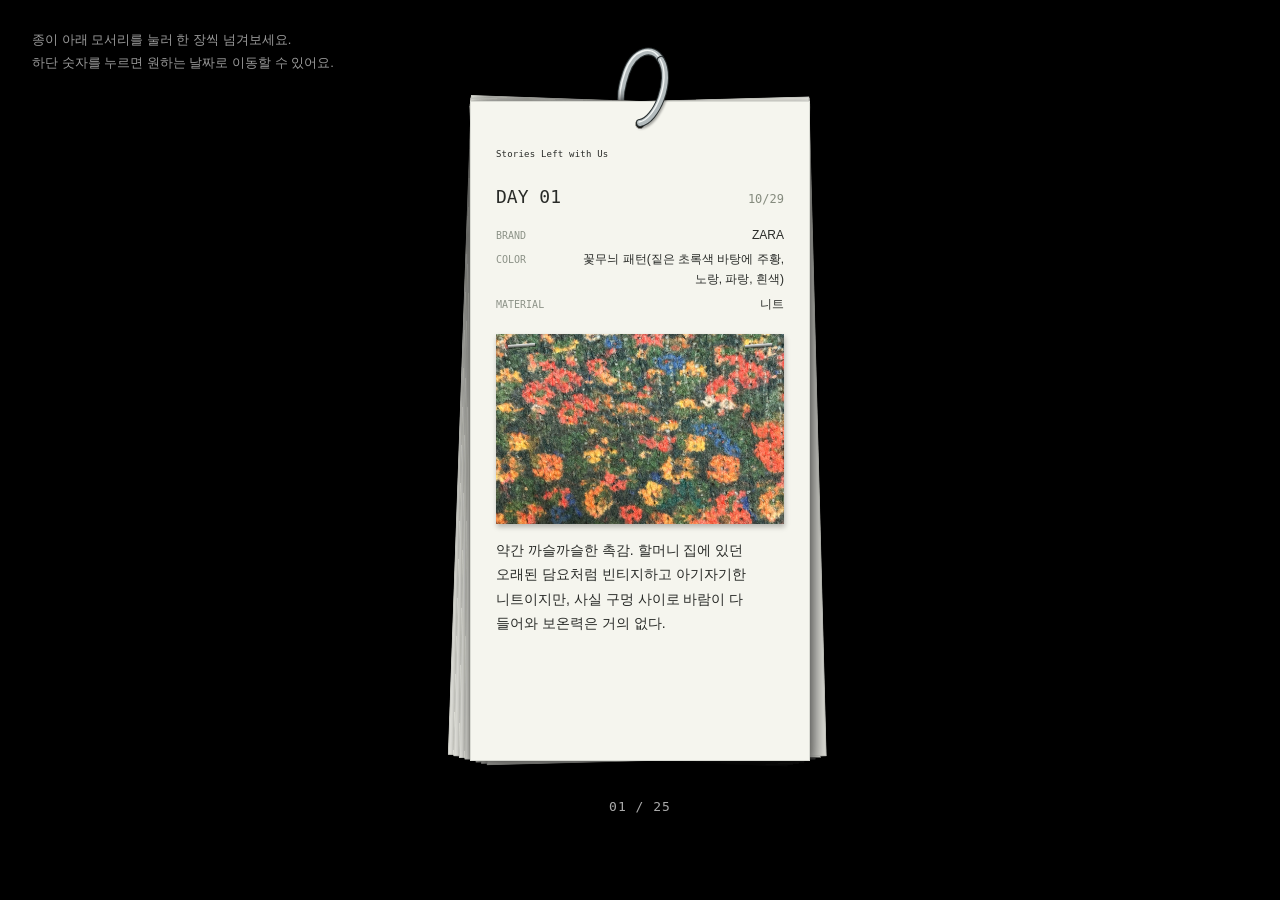
==== index.html @ 96e76611 "Rename to Stories Left with Us and show complete records without internal scrolling" ====
<!doctype html>
<html lang="ko">
<head>
<meta charset="utf-8">
<meta name="viewport" content="width=device-width,initial-scale=1">
<meta name="theme-color" content="#000000">
<title>Stories Left with Us</title>
<link rel="stylesheet" href="style.css?v=stories-20261123-1">
<script src="data.js?v=stories-20261123-1" defer></script>
<script src="app.js?v=stories-20261123-1" defer></script>
</head>
<body>
<p class="archive-guide">종이 아래 모서리를 눌러 한 장씩 넘겨보세요.<br>하단 숫자를 누르면 원하는 날짜로 이동할 수 있어요.</p>
<main id="stage" aria-label="커서를 올려 표본을 펼치고, 스크롤과 방향키로 날짜순으로 볼 수 있습니다.">
<div id="deck" role="group" aria-label="소재 표본 묶음"></div>
<div id="ring-back"><svg viewBox="0 0 64 96" aria-hidden="true"><path d="M32 80 C9 79 10 53 18 30 C26 7 45 2 53 17" fill="none" stroke="#292f30" stroke-width="8" stroke-linecap="round"/><path d="M32 80 C9 79 10 53 18 30 C26 7 45 2 53 17" fill="none" stroke="#b3bbbd" stroke-width="6" stroke-linecap="round"/><path d="M32 80 C9 79 10 53 18 30 C26 7 45 2 53 17" fill="none" stroke="#f3f6f5" stroke-width="1.4" stroke-linecap="round" transform="translate(-1 -1)"/></svg></div>
<div id="ring"><svg viewBox="0 0 64 96" aria-hidden="true"><path d="M53 17 C65 37 48 78 32 80" fill="none" stroke="#292f30" stroke-width="8" stroke-linecap="round"/><path d="M53 17 C65 37 48 78 32 80" fill="none" stroke="#b3bbbd" stroke-width="6" stroke-linecap="round"/><path d="M53 17 C65 37 48 78 32 80" fill="none" stroke="#f3f6f5" stroke-width="1.4" stroke-linecap="round" transform="translate(-1 -1)"/></svg></div>
</main>
</body>
</html>
---- style.css ----
:root{font-family:Arial,'Apple SD Gothic Neo','Malgun Gothic',sans-serif;color:#292b28;--cw:clamp(235px,27vw,340px);--ch:min(76svh,660px)}
*{box-sizing:border-box}body{margin:0;background:#000;overflow-x:hidden;overflow-y:auto}button{font:inherit}
#stage{position:relative;width:100%;height:100svh;overflow:hidden}
#deck{position:absolute;width:var(--cw);height:var(--ch);z-index:10;touch-action:none}
.specimen{position:absolute;inset:0;width:100%;height:100%;background:#f5f5ee;padding:46px 25px 17px;border:1px solid #dadbd4;box-shadow:1px 2px 3px #0005,6px 10px 20px #0006;transform-origin:50% 22px;transition:transform .48s cubic-bezier(.2,.65,.3,1);backface-visibility:hidden;outline:none}
.specimen[hidden]{display:none}.specimen.extracted{box-shadow:2px 4px 12px #0008,9px 12px 25px #0006}.specimen:focus-visible{outline:2px solid #aebfb0;outline-offset:3px}
.hole{position:absolute;top:17px;left:calc(50% - 5px);width:10px;height:10px;border-radius:50%;background:#10110f;border:1px solid #aaa99d;box-shadow:0 1px 0 #fff}
.card-top,.card-foot{display:flex;justify-content:space-between;gap:8px;font:9px/1.5 monospace;letter-spacing:.2px}.card-title{margin:24px 0 18px}.card-title p{font:10px monospace;margin:0 0 5px}h2{font:18px monospace;font-weight:400;margin:0}.crossline{display:flex;justify-content:space-between;color:#899082;font:18px monospace;margin:4px -9px}dl{margin:0 0 21px;font:12px/1.7 monospace}dl div{display:flex;justify-content:space-between;gap:10px}dt{color:#8d9388}dd{margin:0;text-align:right;max-width:72%;word-break:keep-all}
.swatch{position:relative;width:100%;height:42%;margin:0;box-shadow:1px 3px 5px #0004}.swatch img{display:block;width:100%;height:100%;object-fit:cover}.staple{position:absolute;top:10px;width:27px;height:3px;background:linear-gradient(#fff,#4c504a);box-shadow:1px 1px 1px #0008;transform:rotate(-4deg)}.staple:first-of-type{left:12px}.staple:last-of-type{right:12px}
.card-note{font-size:14px;line-height:1.65;margin:16px 0 12px;white-space:pre-line;overflow:auto;max-height:13%;scrollbar-width:thin;word-break:keep-all}.card-foot{position:absolute;bottom:15px;left:25px;right:25px;border-top:1px solid #c8ccc0;padding-top:9px;font-size:8px;color:#8c9285}
#ring,#ring-back{position:absolute;width:64px;height:96px;pointer-events:none}#ring{z-index:1000}#ring-back{z-index:5}#ring svg,#ring-back svg{display:block;width:100%;height:100%;overflow:visible;filter:drop-shadow(1px 2px 1px #0005)}
.archive-counter{position:absolute;left:50%;transform:translateX(-50%);z-index:1100;background:none;border:0;color:#aaa;font:13px/1.4 monospace;letter-spacing:1px;min-width:90px;min-height:44px;cursor:pointer;padding:10px 14px;border-radius:3px;transition:color .2s}
.archive-counter:hover,.archive-counter:focus-visible{color:#fff;outline:1px solid #666;outline-offset:1px}
.archive-menu{position:fixed;inset:0;border:1px solid #343632;background:#10110f;color:#eee;border-radius:5px;width:min(780px,92vw);max-height:84svh;padding:48px 24px 24px;overflow:auto;scrollbar-width:thin}
.archive-menu::backdrop{background:#000c;backdrop-filter:blur(5px)}.archive-close{position:absolute;top:6px;right:8px;width:36px;height:36px;border:0;background:transparent;color:#ccc;font-size:26px;cursor:pointer}.archive-close:hover{color:white}
.archive-grid{display:grid;grid-template-columns:repeat(5,minmax(0,1fr));gap:14px}
.archive-choice{display:flex;flex-direction:column;align-items:stretch;gap:9px;padding:8px;border:1px solid transparent;background:#191b17;color:#aaa;cursor:pointer;border-radius:2px;font:13px/1.5 monospace}
.archive-choice img{width:100%;aspect-ratio:4/5;object-fit:cover;display:block}.archive-choice[aria-current=true]{border-color:#e1e4d9;color:#fff}.archive-choice:hover,.archive-choice:focus-visible{border-color:#999;color:#fff;outline:none}
@media(max-width:600px){:root{--cw:min(86vw,340px);--ch:min(65svh,500px)}.specimen{padding:40px 19px 15px}.card-title{margin:17px 0 10px}dl{margin-bottom:16px;font-size:10px}.card-top{font-size:8px}.card-note{font-size:12px}.card-foot{left:19px;right:19px;font-size:7px}h2{font-size:16px}.swatch{height:41%}.archive-grid{grid-template-columns:repeat(3,minmax(0,1fr));gap:10px}.archive-menu{padding:46px 14px 14px}}
@media(max-height:650px){.specimen{padding-top:35px}.card-title{margin:10px 0}.crossline{margin:0 -9px}dl{margin-bottom:12px}.card-foot{font-size:7px}.card-top{font-size:8px}}
@media(prefers-reduced-motion:reduce){.specimen,.archive-counter{transition:none}.archive-menu::backdrop{backdrop-filter:none}}

/* The invisible hit area stays still while only the paper face curls. */
.specimen{--curl-left:0px;--curl-right:0px;background:transparent;border:0;padding:0}
.paper-face{position:absolute;inset:0;border:1px solid #dadbd4;background:#f5f5ee;padding:46px 25px 17px;clip-path:polygon(0 0,100% 0,100% calc(100% - var(--curl-right)),calc(100% - var(--curl-right)) 100%,var(--curl-left) 100%,0 calc(100% - var(--curl-left)));transition:clip-path .24s cubic-bezier(.2,.65,.3,1)}
.page-corner{position:absolute;bottom:-1px;width:62px;height:66px;padding:0;border:0;background:transparent;z-index:8;cursor:pointer;touch-action:manipulation}
.page-corner--previous{left:-1px}.page-corner--next{right:-1px}
.page-corner:disabled{visibility:hidden;pointer-events:none}.page-corner:focus-visible{outline:1px dashed #81877c;outline-offset:-8px;border-radius:4px}
.page-curl{position:absolute;bottom:0;pointer-events:none;z-index:6;transition:width .24s cubic-bezier(.2,.65,.3,1),height .24s cubic-bezier(.2,.65,.3,1);filter:drop-shadow(-2px -2px 2px #0003)}
.page-curl--next{right:0;width:var(--curl-right);height:var(--curl-right);background:linear-gradient(135deg,#bcc0b3 0%,#fefef9 45%,#d5d8cb 100%);clip-path:polygon(0 0,100% 0,0 100%)}
.page-curl--previous{left:0;width:var(--curl-left);height:var(--curl-left);background:linear-gradient(225deg,#bcc0b3 0%,#fefef9 45%,#d5d8cb 100%);clip-path:polygon(0 0,100% 0,100% 100%)}
.specimen.curl-next{--curl-right:38px}.specimen.curl-previous{--curl-left:38px}
.specimen.page-leaving-next{--curl-right:100px;animation:turn-paper-next .3s ease-in forwards;pointer-events:none}
.specimen.page-leaving-previous{--curl-left:100px;animation:turn-paper-previous .3s ease-in forwards;pointer-events:none}
@keyframes turn-paper-next{0%{transform:rotate(0deg) scaleX(1);opacity:1}100%{transform:rotate(-16deg) scaleX(.72);opacity:0}}
@keyframes turn-paper-previous{0%{transform:rotate(0deg) scaleX(1);opacity:1}100%{transform:rotate(16deg) scaleX(.72);opacity:0}}
@media(max-width:600px){.paper-face{padding:40px 19px 15px}.page-corner{width:58px;height:60px}}
@media(max-height:650px){.paper-face{padding-top:35px}}
@media(prefers-reduced-motion:reduce){.paper-face,.page-curl{transition:none}.specimen.page-leaving-next,.specimen.page-leaving-previous{animation:none}}

/* Quiet instructions remain separate from the paper and its controls. */
.archive-guide{position:fixed;top:28px;left:32px;z-index:2;margin:0;color:#999;font-size:13px;font-weight:400;line-height:1.8;word-break:keep-all}
@media(max-width:600px){.archive-guide{top:16px;left:20px;right:20px;font-size:12px}#stage{margin-top:86px;height:calc(100svh - 86px)}:root{--ch:min(76svh,calc(100svh - 210px),660px)}}


/* Show the whole record; only the photo and paper dimensions adapt to the text. */
.paper-face{display:flex;flex-direction:column}
.card-top,.card-title{flex-shrink:0}
.day-heading{display:flex;align-items:baseline;justify-content:space-between;gap:12px}
.card-date{color:#858b7e;font:12px/1.5 monospace}
.card-content{display:flex;flex-direction:column;flex:1;min-height:min-content;gap:14px;overflow:visible;padding:0;touch-action:none}
.card-content dl{flex-shrink:0;margin:0;font:12px/1.65 Arial,'Apple SD Gothic Neo','Malgun Gothic',sans-serif}
.card-content dl div{gap:12px;margin-bottom:5px;align-items:baseline}
.card-content dt{flex:0 0 auto;font:10px/1.65 monospace}
.card-content dd{min-width:0;max-width:74%;overflow-wrap:anywhere}
.card-content .swatch{flex:1 0 120px;min-height:120px;max-height:190px;height:auto}
.card-content .card-note{flex-shrink:0;margin:0;font-size:14px;line-height:1.75;max-height:none;overflow:visible}
@media(max-width:600px){.card-content dl{font-size:12px}.card-title{margin:14px 0 10px}.card-content .card-note{font-size:14px}}

.page-overflow #deck{touch-action:pan-y}
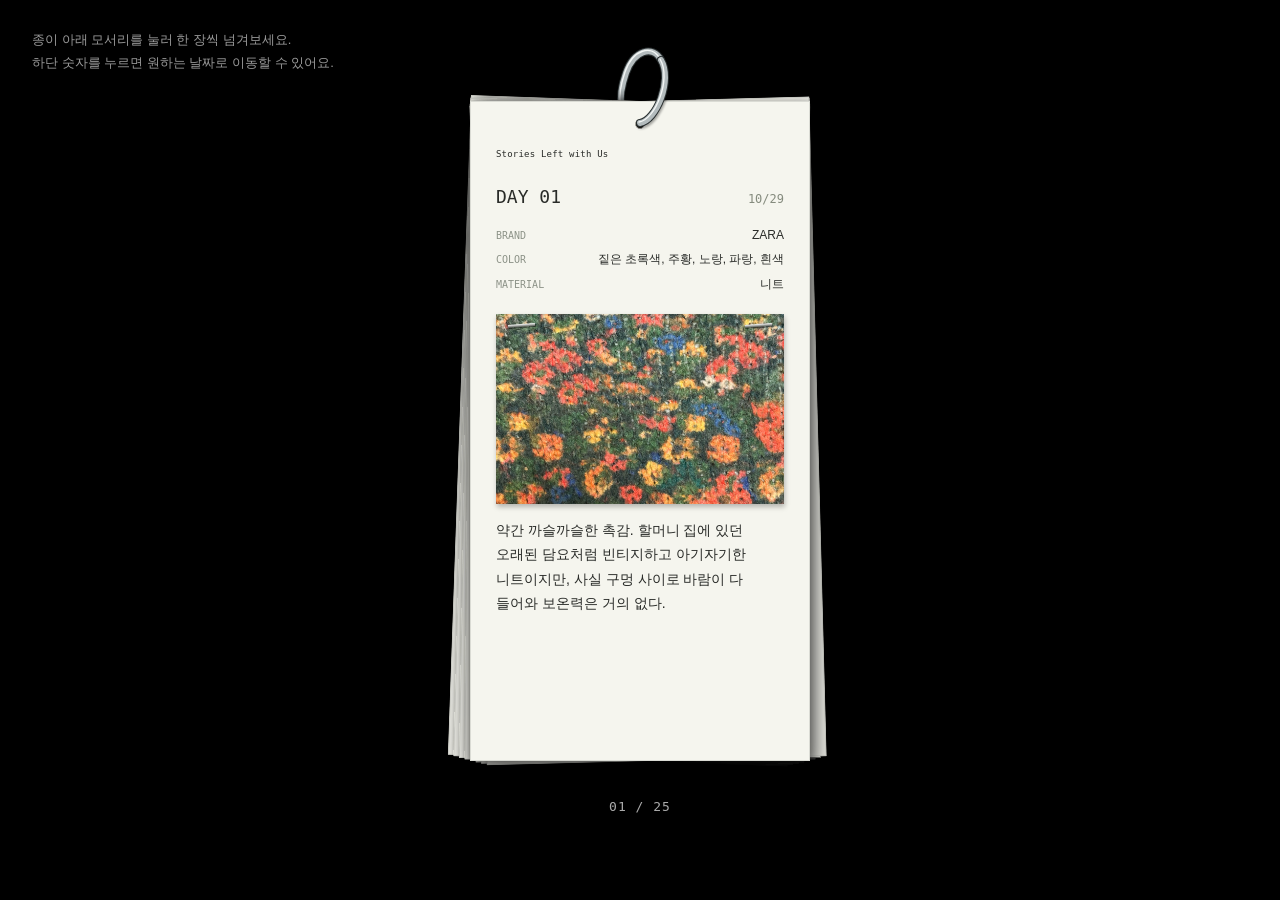
==== commit b782b26f: "List only color names in archive color fields" ====
--- a/index.html
+++ b/index.html
@@ -6,7 +6,7 @@
 <meta name="theme-color" content="#000000">
 <title>Stories Left with Us</title>
 <link rel="stylesheet" href="style.css?v=stories-20261123-1">
-<script src="data.js?v=stories-20261123-1" defer></script>
+<script src="data.js?v=colors-20261123-1" defer></script>
 <script src="app.js?v=stories-20261123-1" defer></script>
 </head>
 <body>
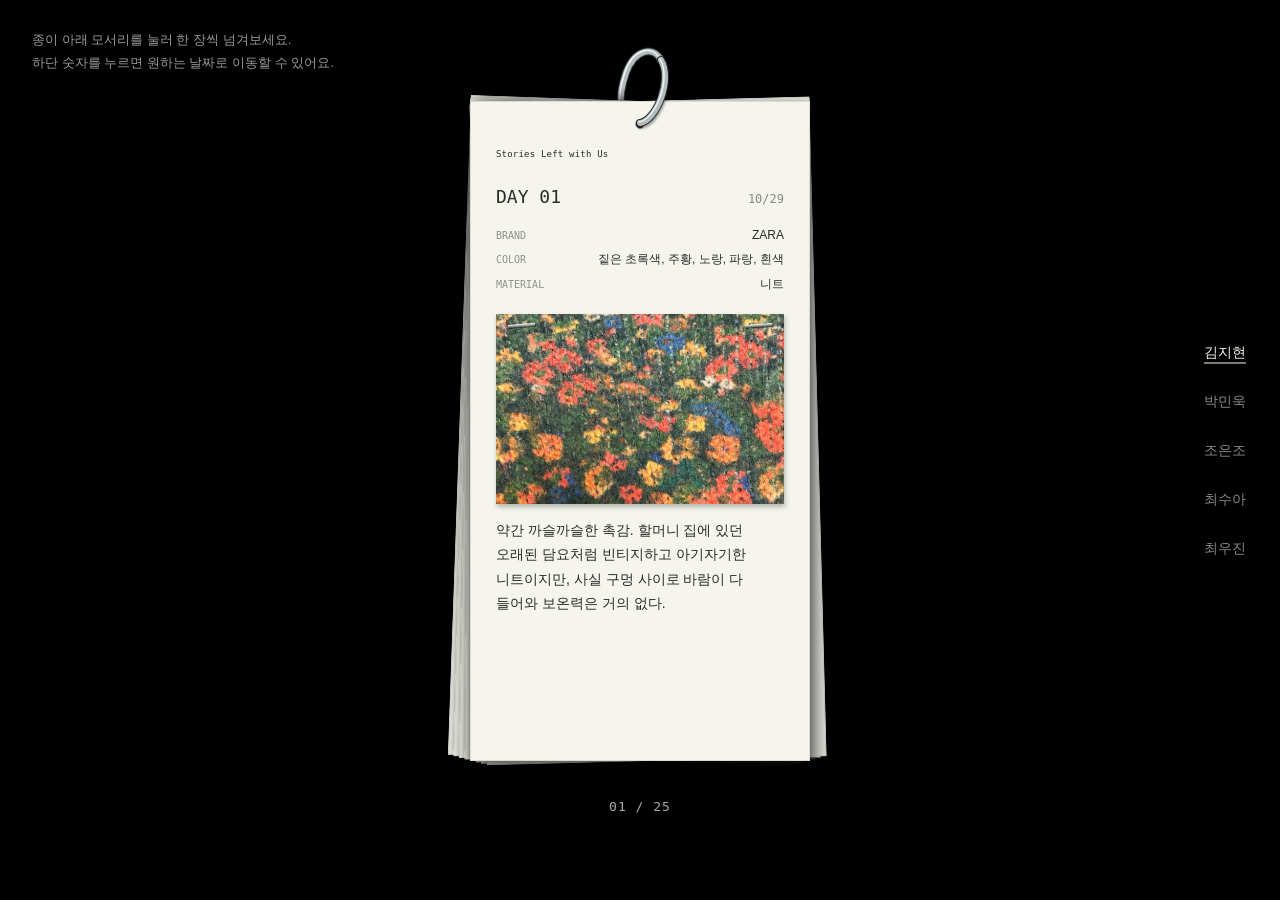
==== commit 32430f68: "Add five-person navigation and Park Minuk's day 1–21 photographs" ====
--- a/index.html
+++ b/index.html
@@ -5,9 +5,9 @@
 <meta name="viewport" content="width=device-width,initial-scale=1">
 <meta name="theme-color" content="#000000">
 <title>Stories Left with Us</title>
-<link rel="stylesheet" href="style.css?v=stories-20261123-1">
-<script src="data.js?v=colors-20261123-1" defer></script>
-<script src="app.js?v=stories-20261123-1" defer></script>
+<link rel="stylesheet" href="style.css?v=people-20261123-1">
+<script src="data.js?v=people-20261123-1" defer></script>
+<script src="app.js?v=people-20261123-1" defer></script>
 </head>
 <body>
 <p class="archive-guide">종이 아래 모서리를 눌러 한 장씩 넘겨보세요.<br>하단 숫자를 누르면 원하는 날짜로 이동할 수 있어요.</p>
--- a/style.css
+++ b/style.css
@@ -58,3 +58,16 @@
 @media(max-width:600px){.card-content dl{font-size:12px}.card-title{margin:14px 0 10px}.card-content .card-note{font-size:14px}}
 
 .page-overflow #deck{touch-action:pan-y}
+
+/* Each name is a direct, shareable page for one person's laundry. */
+.people-nav{position:fixed;right:32px;top:50%;transform:translateY(-50%);z-index:1200;display:flex;flex-direction:column;align-items:flex-end;gap:12px}
+.person-link{display:block;padding:8px 2px;color:#888;font-size:14px;line-height:1.5;text-decoration:none;text-underline-offset:6px;transition:color .2s}
+.person-link:hover,.person-link:focus-visible{color:#fff}
+.person-link:focus-visible{outline:1px solid #777;outline-offset:4px}
+.person-link[aria-current=page]{color:#f5f5ee;text-decoration:underline}
+.empty-card .paper-face{justify-content:flex-start}
+.empty-card h2{margin-top:40px}
+.empty-note{margin-top:24px;font-size:14px;line-height:1.75;color:#858b7e;word-break:keep-all}
+.is-empty #ring,.is-empty #ring-back{display:none}
+@media(max-width:600px){.people-nav{position:absolute;top:76px;right:20px;left:20px;transform:none;flex-direction:row;justify-content:flex-end;gap:12px}.person-link{font-size:13px;padding:8px 0}#stage{margin-top:140px;height:calc(100svh - 140px)}:root{--ch:min(76svh,calc(100svh - 264px),660px)}}
+@media(prefers-reduced-motion:reduce){.person-link{transition:none}}
